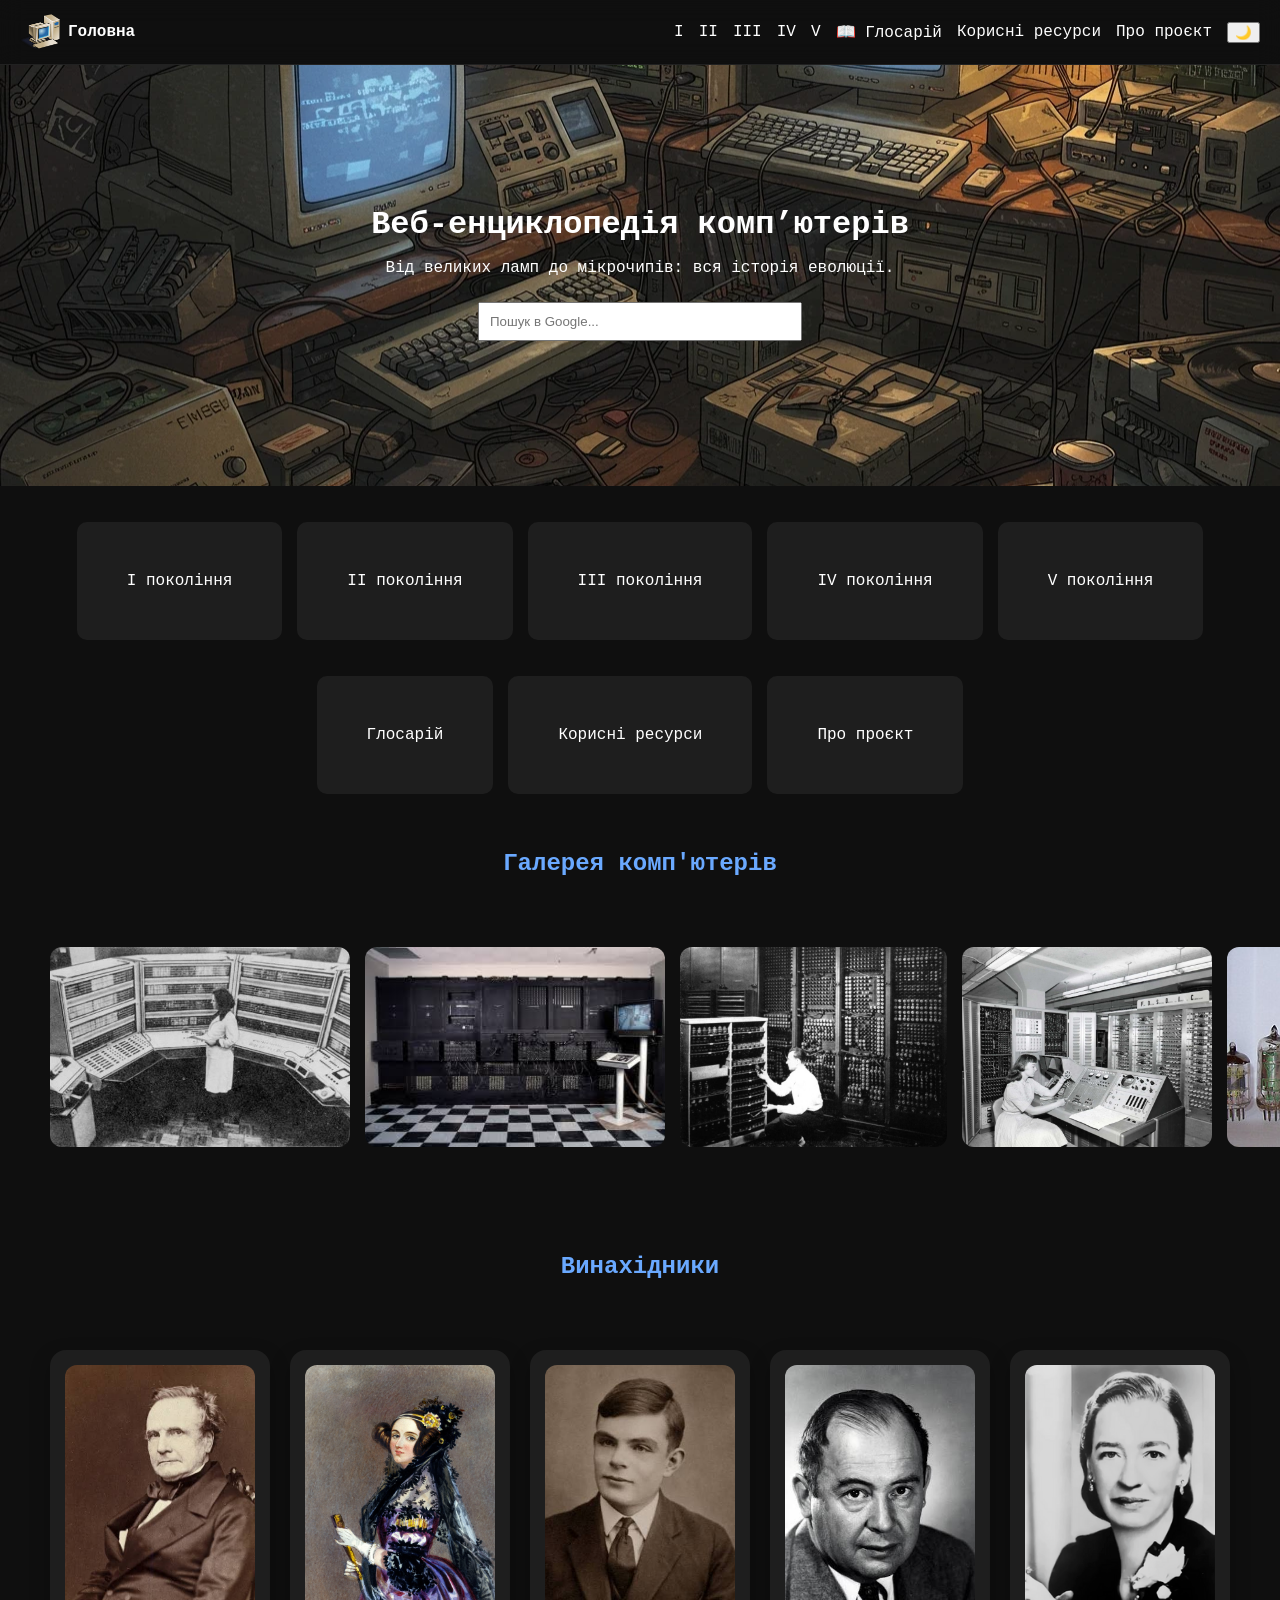
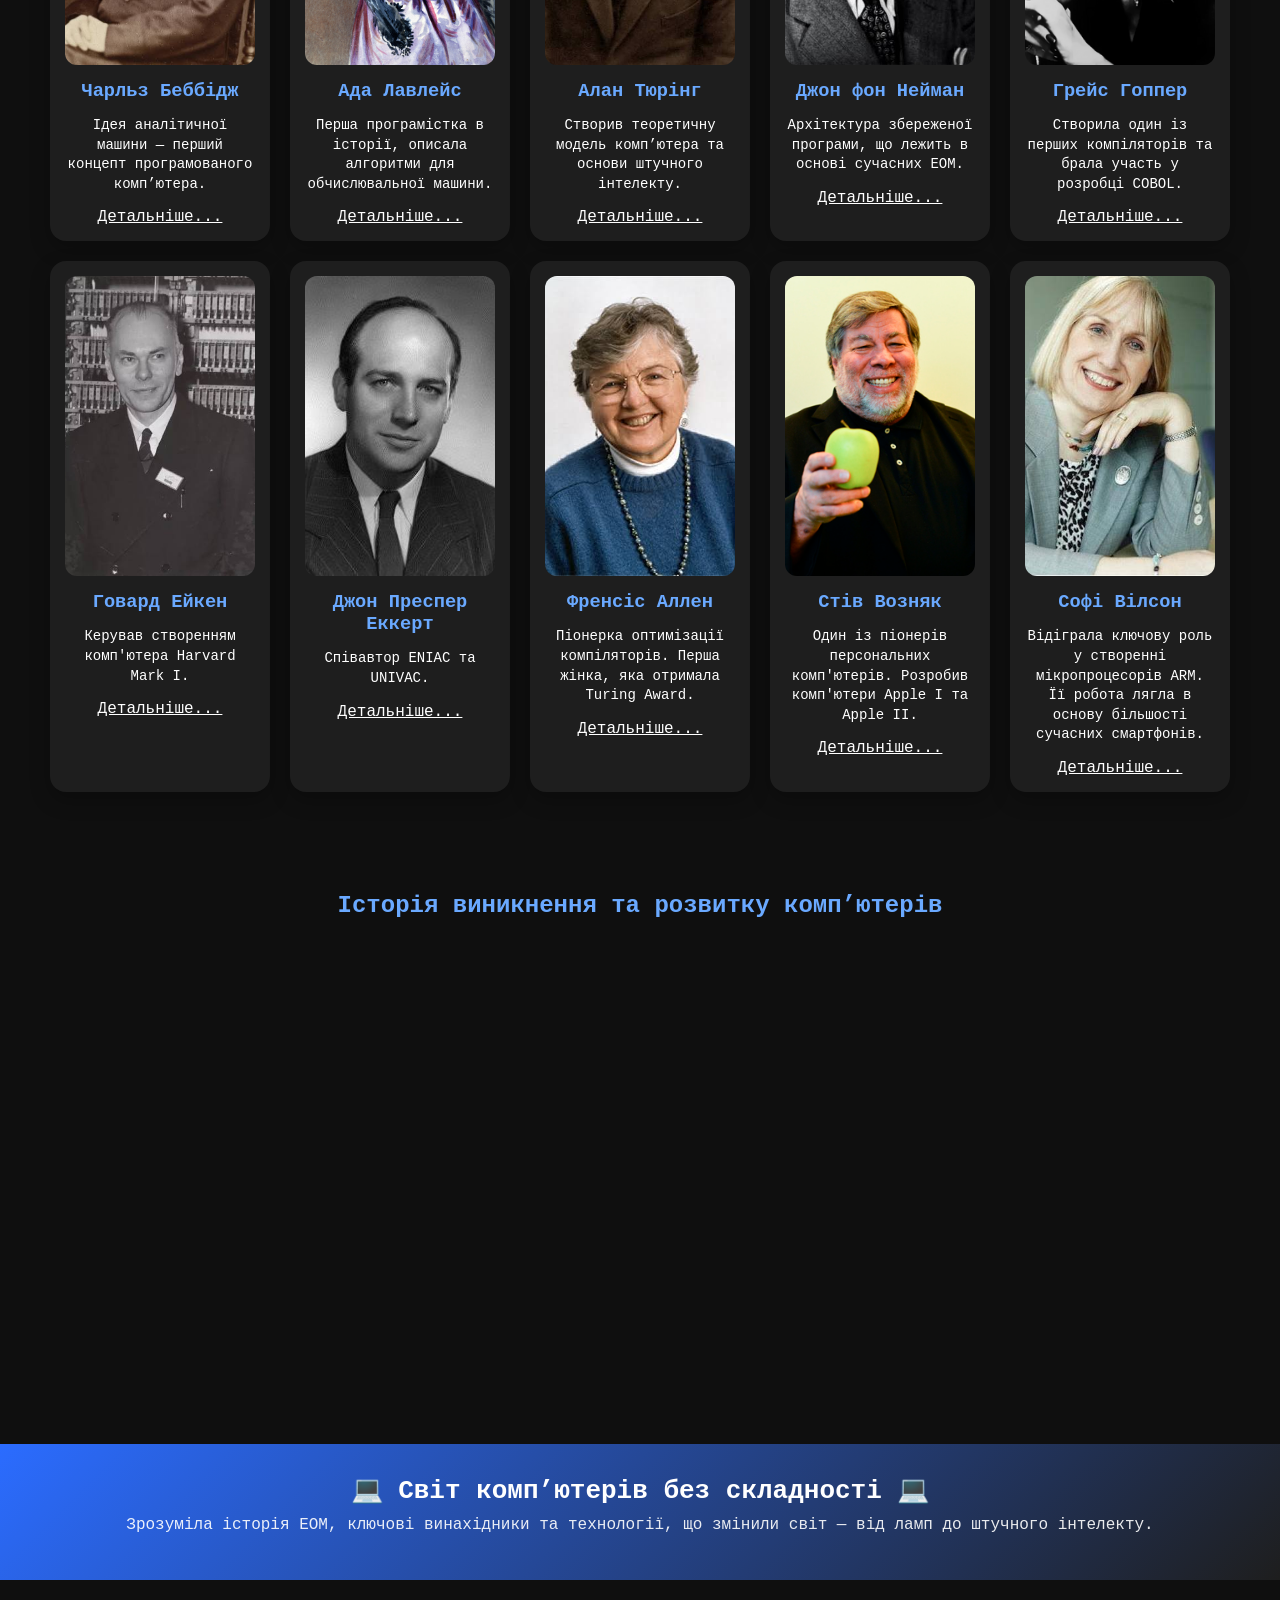
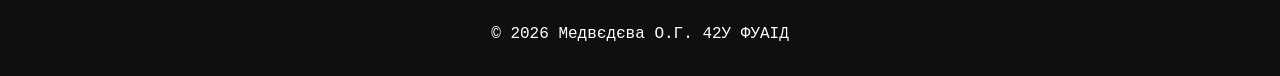
==== index.html @ e065f9e3 "Add files via upload" ====
<!DOCTYPE html>
<html lang="uk">
<head>
<meta charset="UTF-8">
<meta name="viewport" content="width=device-width, initial-scale=1.0">
<title>Веб-енциклопедія комп’ютерів</title>
<link rel="stylesheet" href="style.css">
</head>
<body>
<header class="page-header">
<a href="index.html" class="logo">
<img src="лого.png" alt="Лого" class="logo-img">Головна</a>
<div class="nav-actions">
 <a href="gen1.html">I</a>
 <a href="gen2.html">II</a>
 <a href="gen3.html">III</a>
 <a href="gen4.html">IV</a>
 <a href="gen5.html">V</a>
 <a href="glossary.html">📖 Глосарій</a>
 <a href="links.html">Корисні ресурси</a>
 <a href="about.html">Про проєкт</a>
 <button id="themeToggle">🌙</button>
</div>
</header>
<header class="hero">
<h1>Веб-енциклопедія комп’ютерів</h1>
<p class="slogan">Від великих ламп до мікрочипів: вся історія еволюції.</p>
<div class="search-box">
<form id="googleSearch">
<input type="text" id="search" placeholder="Пошук в Google...">
</form>
</div>
</header>
<br><br>
<section class="nav-cards">
  <a href="gen1.html" class="card">I покоління</a>
  <a href="gen2.html" class="card">II покоління</a>
  <a href="gen3.html" class="card">III покоління</a>
  <a href="gen4.html" class="card">IV покоління</a>
  <a href="gen5.html" class="card">V покоління</a>
</section>
<br><br>
<section class="extra">
  <a href="glossary.html" class="card small">Глосарій</a>
  <a href="links.html" class="card small">Корисні ресурси</a>
  <a href="about.html" class="card small">Про проєкт</a>
</section>
<br><br>
<center><h2>Галерея комп'ютерів</h2></center>
<div class="gallery">
<img src="1.jpg">
<img src="2.jpg">
<img src="3.jpg">
<img src="4.jpg">
<img src="6.jpg">
<img src="5.jpg">
<img src="7.jpg">
<img src="8.jpg">
<img src="9.jpg">
<img src="11.jpg">
<img src="14.jpg">
<img src="15.jpg">
<img src="29.jpg">
</div>
<br><br>
<section class="inventors-block">
<center><h2>Винахідники</h2></center>
<div class="inventors-grid">

<div class="inventor-card">
<img src="222.jpg" alt="Чарльз Беббідж">
<div class="info">
<h3>Чарльз Беббідж</h3>
<p>Ідея аналітичної машини — перший концепт програмованого комп’ютера.</p>
<a href="https://uk.wikipedia.org/wiki/%D0%A7%D0%B0%D1%80%D0%BB%D0%B7_%D0%91%D0%B5%D0%B1%D0%B1%D1%96%D0%B4%D0%B6" target="_blank">Детальніше...</a>
</div></div>

<div class="inventor-card">
<img src="444.jpg" alt="Ада Лавлейс">
<div class="info">
<h3>Ада Лавлейс</h3>
<p>Перша програмістка в історії, описала алгоритми для обчислювальної машини.</p>
<a href="https://uk.wikipedia.org/wiki/Ада_Лавлейс" target="_blank">Детальніше...</a>
</div></div>

<div class="inventor-card">
<img src="555.jpg" alt="Алан Тюрінг">
<div class="info">
<h3>Алан Тюрінг</h3>
<p>Створив теоретичну модель комп’ютера та основи штучного інтелекту.</p>
<a href="https://uk.wikipedia.org/wiki/%D0%90%D0%BB%D0%B0%D0%BD_%D0%A2%D1%8E%D1%80%D1%96%D0%BD%D0%B3" target="_blank">Детальніше...</a>
</div></div>

<div class="inventor-card">
<img src="666.jpg" alt="Джон фон Нейман">
<div class="info">
<h3>Джон фон Нейман</h3>
<p>Архітектура збереженої програми, що лежить в основі сучасних ЕОМ.</p>
<a href="https://uk.wikipedia.org/wiki/%D0%94%D0%B6%D0%BE%D0%BD_%D1%84%D0%BE%D0%BD_%D0%9D%D0%B5%D0%B9%D0%BC%D0%B0%D0%BD" target="_blank">Детальніше...</a>
</div></div>

<div class="inventor-card">
<img src="777.png" alt="Грейс Гопер">
<div class="info">
<h3>Грейс Гоппер</h3>
<p>Створила один із перших компіляторів та брала участь у розробці COBOL.</p>
<a href="https://uk.wikipedia.org/wiki/%D2%90%D1%80%D0%B5%D0%B9%D1%81_%D0%93%D0%BE%D0%BF%D0%BF%D0%B5%D1%80" target="_blank">Детальніше...</a>
</div></div>

<div class="inventor-card">
<img src="888.jpg" alt="Говард айкен">
<div class="info">
<h3>Говард Ейкен</h3>
<p>Керував створенням комп'ютера Harvard Mark I.</p>
<a href="https://uk.wikipedia.org/wiki/%D0%93%D0%BE%D0%B2%D0%B0%D1%80%D0%B4_%D0%95%D0%B9%D0%BA%D0%B5%D0%BD" target="_blank">Детальніше...</a>
</div></div>

<div class="inventor-card">
<img src="999.jpg" alt="Джон Еккерт">
<div class="info">
<h3>Джон Преспер Еккерт</h3>
<p>Співавтор ENIAC та UNIVAC.</p>
<a href="https://uk.wikipedia.org/wiki/%D0%94%D0%B6%D0%BE%D0%BD_%D0%9F%D1%80%D0%B5%D1%81%D0%BF%D0%B5%D1%80_%D0%95%D0%BA%D0%B5%D1%80%D1%82" target="_blank">Детальніше...</a>
</div></div>

<div class="inventor-card">
<img src="9999.jpg" alt="Френсіс ален">
<div class="info">
<h3>Френсіс Аллен</h3>
<p>Піонерка оптимізації компіляторів. Перша жінка, яка отримала Turing Award.</p>
<a href="https://uk.wikipedia.org/wiki/%D0%A4%D1%80%D0%B5%D0%BD%D1%81%D1%96%D1%81_%D0%90%D0%BB%D0%BB%D0%B5%D0%BD" target="_blank">Детальніше...</a>
</div></div>

<div class="inventor-card">
<img src="9991.jpg" alt="стів возняк">
<div class="info">
<h3>Стів Возняк</h3>
<p>Один із піонерів персональних комп'ютерів. Розробив комп'ютери Apple I та Apple II.</p>
<a href="https://uk.wikipedia.org/wiki/%D0%A1%D1%82%D1%96%D0%B2_%D0%92%D0%BE%D0%B7%D0%BD%D1%8F%D0%BA" target="_blank">Детальніше...</a>
</div></div>

<div class="inventor-card">
<img src="9992.jpg" alt="софі вілсон">
<div class="info">
<h3>Софі Вілсон</h3>
<p>Відіграла ключову роль у створенні мікропроцесорів ARM. Її робота лягла в основу більшості сучасних смартфонів.</p>
<a href="https://uk.wikipedia.org/wiki/%D0%A1%D0%BE%D1%84%D1%96_%D0%92%D1%96%D0%BB%D1%81%D0%BE%D0%BD" target="_blank">Детальніше...</a>
</div></div>

</div>
</section>

<section class="video">
<center><h2>Історія виникнення та розвитку комп’ютерів</h2></center>
<div class="video-wrapper">
<iframe src="https://www.youtube.com/embed/OzVrf04VQPo" title="YouTube video player" frameborder="0" allow="accelerometer; autoplay; clipboard-write; encrypted-media; gyroscope; picture-in-picture; web-share" allowfullscreen>
</iframe>
</div>
</section>
<div class="banner">
  <h1>💻 Світ комп’ютерів без складності 💻</h1>
  <p>
    Зрозуміла історія ЕОМ, ключові винахідники та технології,
    що змінили світ — від ламп до штучного інтелекту.
  </p>
</div>
<button id="toTop">▲</button>
<script src="main.js"></script>
<footer>© 2026 Медвєдєва О.Г. 42У ФУАІД</footer>
<br>
</body>
</html>
---- style.css ----
/* CSS ЗМІННІ ТА ТЕМИ*/
:root {
    --bg: #0f0f0f;
    --card: #1e1e1e;
    --text: #ffffff;
    --accent: #6aa9ff;
}
body.light-theme {
    --bg: #f5f5f5;
    --card: #ffffff;
    --text: #111111;
    --accent: #2b6cff;
}


/*БАЗОВІ СТИЛІ*/
body {
    margin: 0;
    font-family: "Courier New", monospace;
    background: var(--bg);
    color: var(--text);
    transition: 0.3s ease;
}
h1 {
    text-align: center;
    margin-bottom: 15px;
}
h2{
    color: var(--accent);
}
footer {
    background: var(--bg);
    color: var(--text);
    text-align: center;
    padding: 15px;
}
  
  
/*ОСНОВНІ КОНТЕЙНЕРИ*/
.page-wrapper {
    max-width: 800px;
    margin: 60px auto;
    padding: 40px;
    background: var(--card);
    border-radius: 16px;
    box-shadow: 0 10px 30px rgba(0, 0, 0, 0.3);
}
.section {
    margin-bottom: 40px;
}
.section h2 {
    border-left: 4px solid var(--accent);
    padding-left: 12px;
}


/*ШАПКА САЙТУ*/
.page-header {
    position: sticky;
    top: 0;
    z-index: 1000;
    display: flex;
    justify-content: space-between;
    align-items: center;
    padding: 12px 20px;
    background: rgba(15, 15, 15, 0.6);
    backdrop-filter: blur(12px);
    -webkit-backdrop-filter: blur(12px);
    border-bottom: 1px solid rgba(255, 255, 255, 0.08);
}
body.light-theme .page-header {
    background: rgba(255, 255, 255, 0.7);
    border-bottom: 1px solid rgba(0, 0, 0, 0.1);
}
.logo {
    display: flex;
    align-items: center;
    gap: 8px;
    text-decoration: none;
    color: var(--text);
    font-weight: bold;
}
.logo-img {
    width: 40px;
    height: 40px;
    object-fit: contain;
}
.nav-actions {
    display: flex;
    align-items: center;
    gap: 15px;
}
.nav-actions a {
    text-decoration: none;
    color: var(--text);
}


/*ГОЛОВНА СТОРІНКА (HERO)*/
.hero {
    text-align: center;
    padding: 120px 30px;
    background-image: url("2.png");
    background-size: cover;
    background-position: center;
}
.search-box {
    margin: 25px 0;
}
.search-box input {
    width: 300px;
    padding: 10px;
}


/* КАРТКИ НАВІГАЦІЇ */
.nav-cards, .extra {
    display: flex;
    justify-content: center;
    flex-wrap: wrap;
    gap: 15px;
}
.card {
    background: var(--card);
    color: var(--text);
    padding: 50px;
    text-decoration: none;
    border-radius: 10px;
    transition: transform 0.3s;
}
.card:hover {
    transform: scale(1.05);
}


/*БІЧНЕ МЕНЮ*/
.side-nav {
    position: fixed;
    left: 0;
    top: 45%;
    display: flex;
    flex-direction: column;
    gap: 10px;
	padding: 10px;
}


/*КНОПКА ВГОРУ*/
#toTop {
    position: fixed;
    right: 20px;
    bottom: 20px;
    width: 30px;
    height: 30px;
}


/*ГАЛЕРЕЯ */
.gallery {
    display: flex;
    gap: 15px;
    overflow-x: auto;
    padding: 50px;
    scroll-snap-type: x mandatory;
}
.gallery img {
    width: 300px;
    height: 200px;
    object-fit: cover;
    border-radius: 12px;
    scroll-snap-align: center;
    transition: transform 0.3s ease;
}
.gallery img:hover {
    transform: scale(1.05);
}
/* Смуга прокручування */
.gallery::-webkit-scrollbar {
    height: 8px;
}
.gallery::-webkit-scrollbar-thumb {
    background: #555;
    border-radius: 10px;
}


/*СТОРІНКА ГЛОСАРІЯ*/

/* Вступний текст */
.intro {
    text-align: center;
    margin-bottom: 40px;
    font-size: 18px;
}
/* Поле пошуку */
.search-box {
    margin: 25px 0;
}
/* Алфавітний фільтр */
.alphabet-nav {
    display: flex;
    flex-wrap: wrap;
    gap: 10px;
    margin-bottom: 30px;
}
.alphabet-nav a {
    text-decoration: none;
    background: var(--card);
    color: var(--text);
    padding: 10px 14px;
    border-radius: 8px;
    transition: transform 0.3s;
}
.alphabet-nav a:hover {
    transform: translateY(-3px);
}
/* Заголовок літери */
.letter-title {
    margin: 30px 0;
    padding-bottom: 10px;
    border-bottom: 2px solid var(--accent);
}
/* Сітка термінів */
.glossary-grid {
    display: grid;
    grid-template-columns: repeat(auto-fit, minmax(320px, 1fr));
    gap: 25px;
}
/* Картка терміна */
.term-card {
    background: var(--card);
    padding: 25px;
    border-radius: 15px;
    box-shadow: 0 3px 10px rgba(0, 0, 0, 0.1);
    transition: transform 0.3s;
}
.term-card:hover {
    transform: translateY(-5px);
}
/* Назва терміна */
.term-card h2 {
    margin-bottom: 15px;
    color: var(--accent);
    font-size: 22px;
}
/* Опис терміна */
.term-card p {
    line-height: 1.7;
}


/*КАРТКИ ВИНАХІДНИКІВ*/
.inventors-grid {
    display: grid;
    grid-template-columns: repeat(auto-fit, minmax(220px, 1fr));
    gap: 20px;
	padding: 50px;
}
.inventor-card {
    background: var(--card);
    padding: 15px;
    border-radius: 16px;
    overflow: hidden;
    text-align: center;
    box-shadow: 0 8px 20px rgba(0, 0, 0, 0.25);
    transition: transform 0.3s;
}
.inventor-card:hover {
    transform: translateY(-5px);
}
.inventor-card img {
    width: 100%;
    height: 300px;
    object-fit: cover;
    border-radius: 12px;
}
.inventor-card h3 {
    margin: 10px 0 5px;
    color: var(--accent);
}
.inventor-card p {
    font-size: 14px;
    line-height: 1.4;
}


/*ВІДЕО */
.video {
    margin: 50px 0;
    text-align: center;
}
.video-wrapper {
    position: relative;
    width: 100%;
    max-width: 800px;
    margin: 0 auto;
    aspect-ratio: 16 / 9;
}
.video-wrapper iframe {
    width: 100%;
    height: 100%;
    border: none;
    border-radius: 12px;
}


/*СТОРІНКА ПРО ПРОЄКТ*/
.about-grid {
    display: grid;
    grid-template-columns: repeat(auto-fit, minmax(350px, 1fr));
    gap: 25px;
    margin-top: 30px;
	padding: 30px;
}
.about-card {
    background: var(--card);
    padding: 30px;
    border-radius: 16px;
    box-shadow: 0 8px 20px rgba(0, 0, 0, 0.2);
}
.about-card h2 {
    margin-top: 0;
    color: var(--accent);
}

.about-card p {
    line-height: 1.6;
}

/*БАНЕР*/
.banner{
  margin: 30px auto;
  padding: 30px;
  max-width: 100%;
  text-align: center;
  color: white;
  background: linear-gradient(-45deg, #2b6cff, #6aa9ff, #1e1e1e, #2b6cff);
  background-size: 300% 300%;
  animation: gradientMove 6s ease infinite;
}
.banner h1{
  margin: 0;
  font-size: 26px;
}
.banner p{
  margin-top: 10px;
  opacity: 0.9;
}
/* анімація руху градієнта */
@keyframes gradientMove{
  0%{
    background-position: 0% 50%;
  }
  50%{
    background-position: 100% 50%;
  }
  100%{
    background-position: 0% 50%;
  }
}

/*ВИНАХІДНИКИ ЕПОХИ*/
.inventor-row{
  display: flex;
  gap: 20px;
  align-items: center;
  margin-bottom: 20px;
  background: var(--card);
  padding: 15px;
  border-radius: 12px;
}
.inventor-row img{
  width: 180px;
  height: 180px;
  object-fit: cover;
  border-radius: 10px;
  flex-shrink: 0;
}
.inventor-row b{
  font-size: 18px;
  color: var(--accent);
}
.inventor-row p{
  margin: 5px 0 0;
  line-height: 1.5;
}


/*КОЛІР ПОСИЛАНЬ*/
a {
  color: white;
}
a:visited {
  color: white;
}


/*АДАПТИВНІСТЬ*/

@media (max-width: 768px) {

  .page-header {
    flex-wrap: wrap;
    gap: 10px;
    padding: 10px;
  }

  .nav-actions {
    flex-wrap: wrap;
    justify-content: center;
  }

  .nav-links {
    display: none;
  }

  .card {
    padding: 25px;
  }

  .hero {
    padding: 70px 15px;
  }

  .search-box input {
    width: 100%;
  }

  .gallery {
    padding: 20px;
  }

  .gallery img {
    width: 220px;
    height: 150px;
  }

  .page-wrapper {
    margin: 20px;
    padding: 20px;
  }

  .side-nav {
    display: none;
  }
}


/* телефони */
@media (max-width: 600px) {

  .hero {
    padding: 60px 10px;
  }

  .gallery img {
    width: 180px;
    height: 130px;
  }

  .search-box input {
    max-width: 100%;
  }
}


/* винахідники */
@media (max-width: 600px) {
  .inventor-row {
    flex-direction: column;
    text-align: center;
  }

  .inventor-row img {
    width: 100%;
    height: auto;
  }
}

.text-img {
  width: 100%;
  max-width: 600px;
  height: auto;
  display: block;
  margin: 15px auto;
  border-radius: 12px;
}
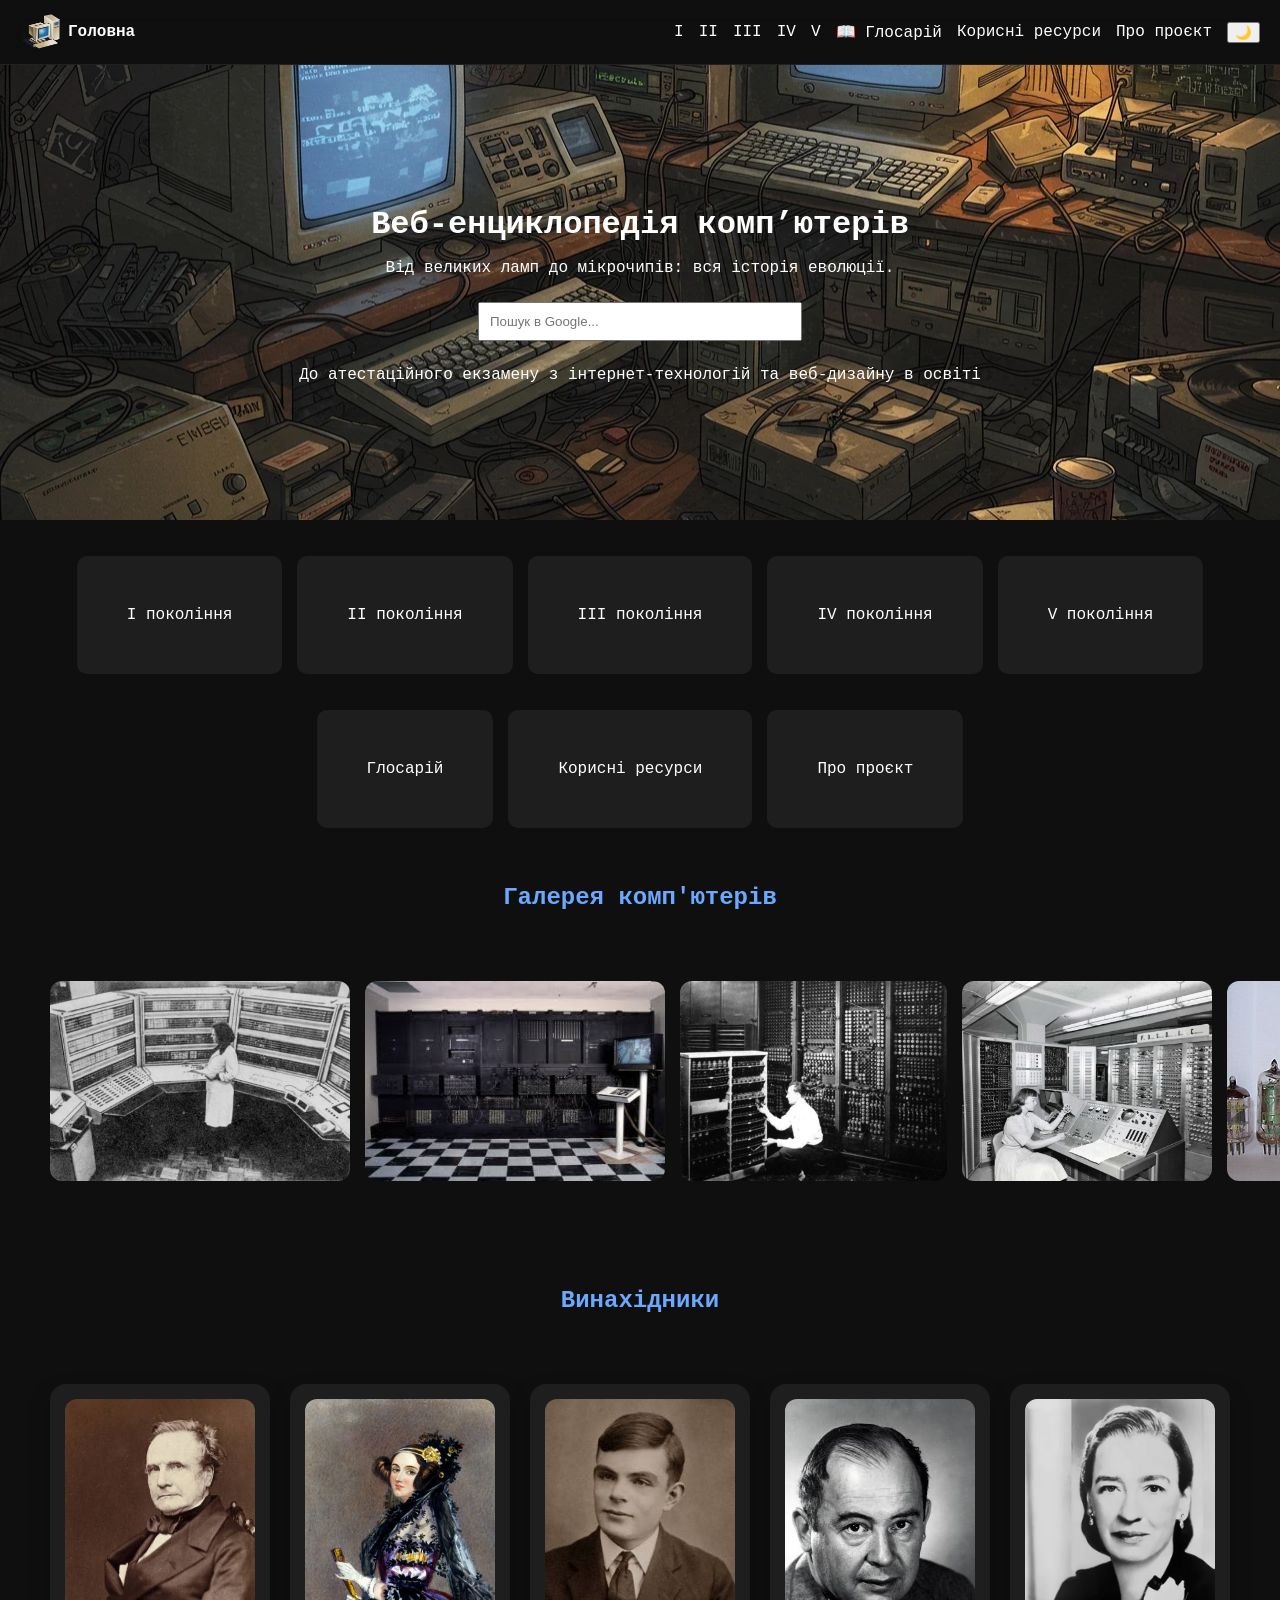
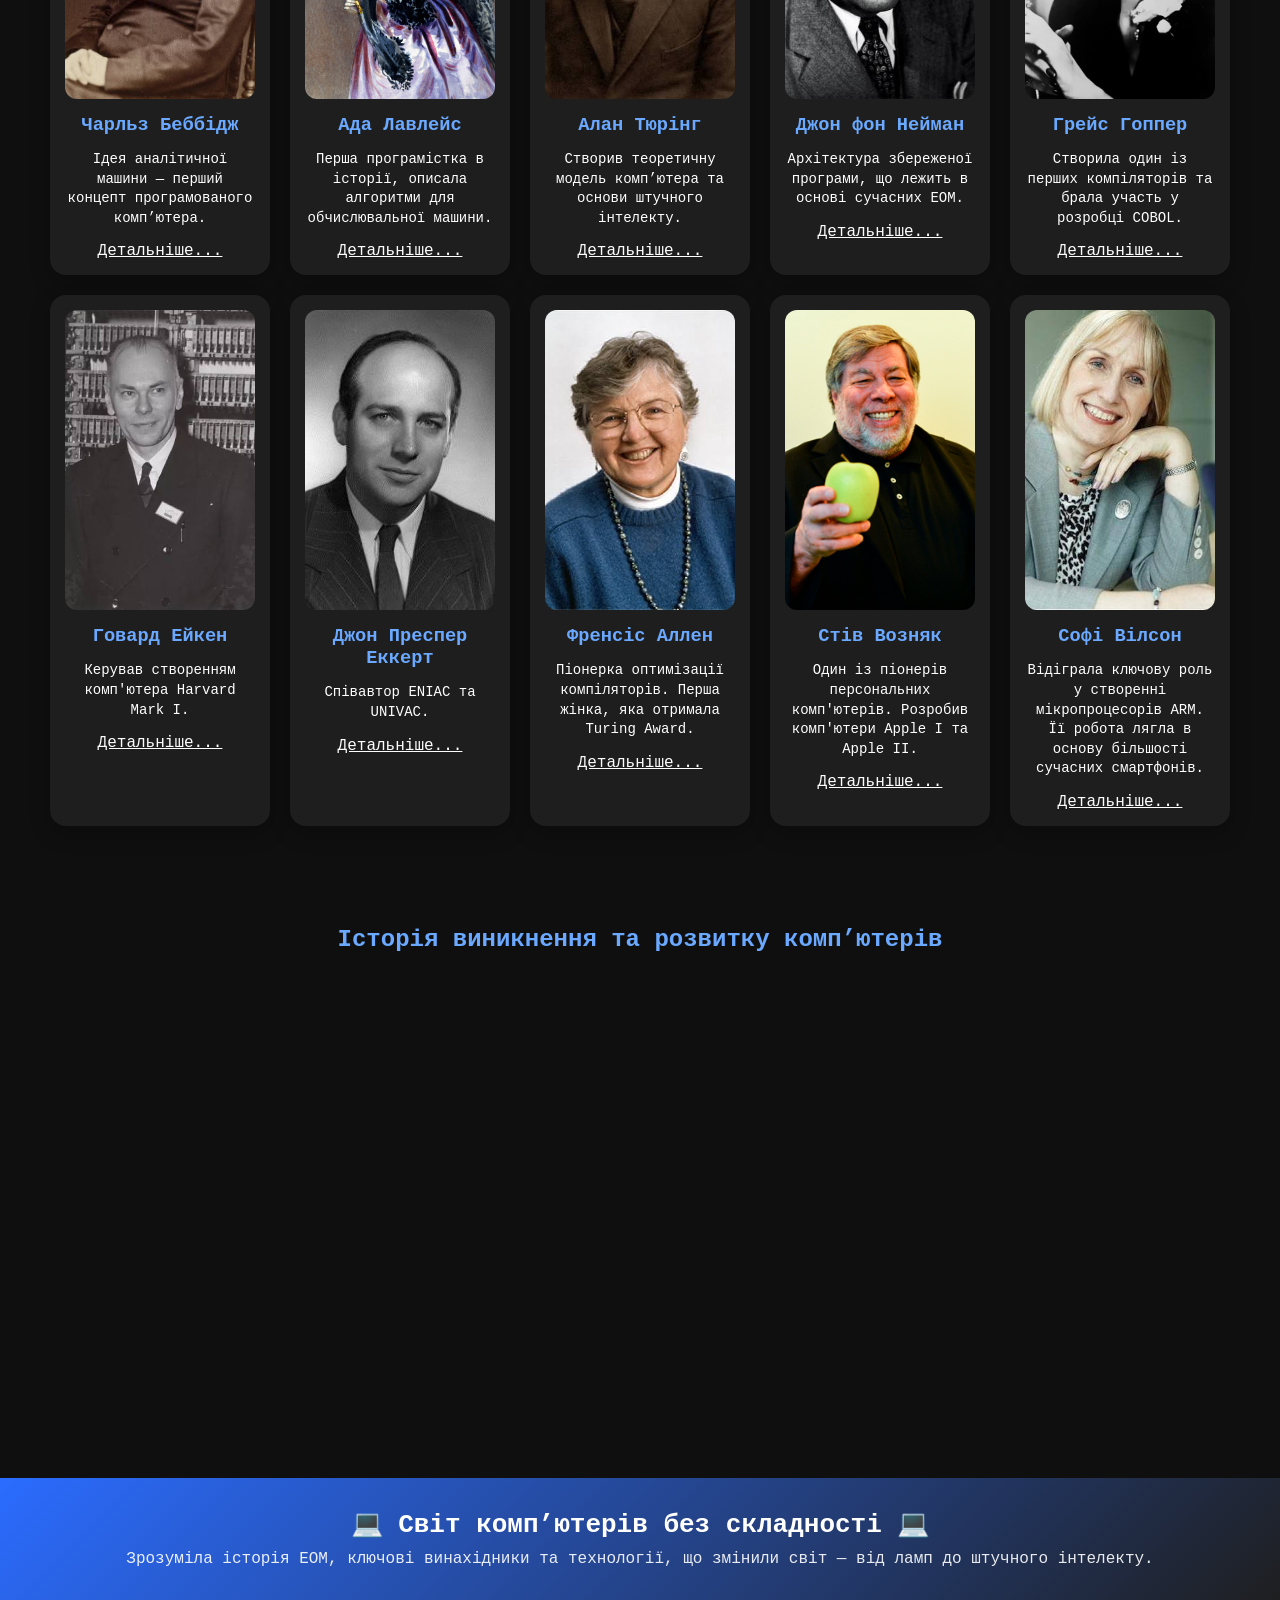
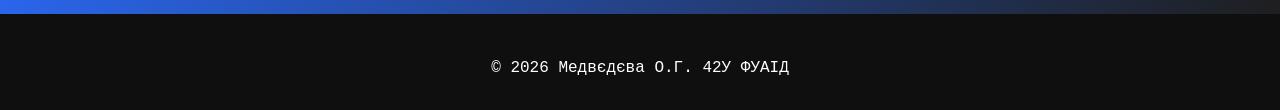
==== commit 501380cd: "Update2 index.html" ====
--- a/index.html
+++ b/index.html
@@ -30,6 +30,7 @@
 <input type="text" id="search" placeholder="Пошук в Google...">
 </form>
 </div>
+ <p class="slogan">До атестаційного екзамену з інтернет-технологій та веб-дизайну в освіті</p>
 </header>
 <br><br>
 <section class="nav-cards">
@@ -153,7 +154,7 @@
 <section class="video">
 <center><h2>Історія виникнення та розвитку комп’ютерів</h2></center>
 <div class="video-wrapper">
-<iframe src="https://www.youtube.com/embed/OzVrf04VQPo" title="YouTube video player" frameborder="0" allow="accelerometer; autoplay; clipboard-write; encrypted-media; gyroscope; picture-in-picture; web-share" allowfullscreen>
+<iframe width="560" height="315" src="https://www.youtube.com/embed/nx83Qa7lwtc?si=ybKz7V8EIxUUQUq3" title="YouTube video player" frameborder="0" allow="accelerometer; autoplay; clipboard-write; encrypted-media; gyroscope; picture-in-picture; web-share" referrerpolicy="strict-origin-when-cross-origin" allowfullscreen>
 </iframe>
 </div>
 </section>
@@ -169,4 +170,4 @@
 <footer>© 2026 Медвєдєва О.Г. 42У ФУАІД</footer>
 <br>
 </body>
-</html>+</html>
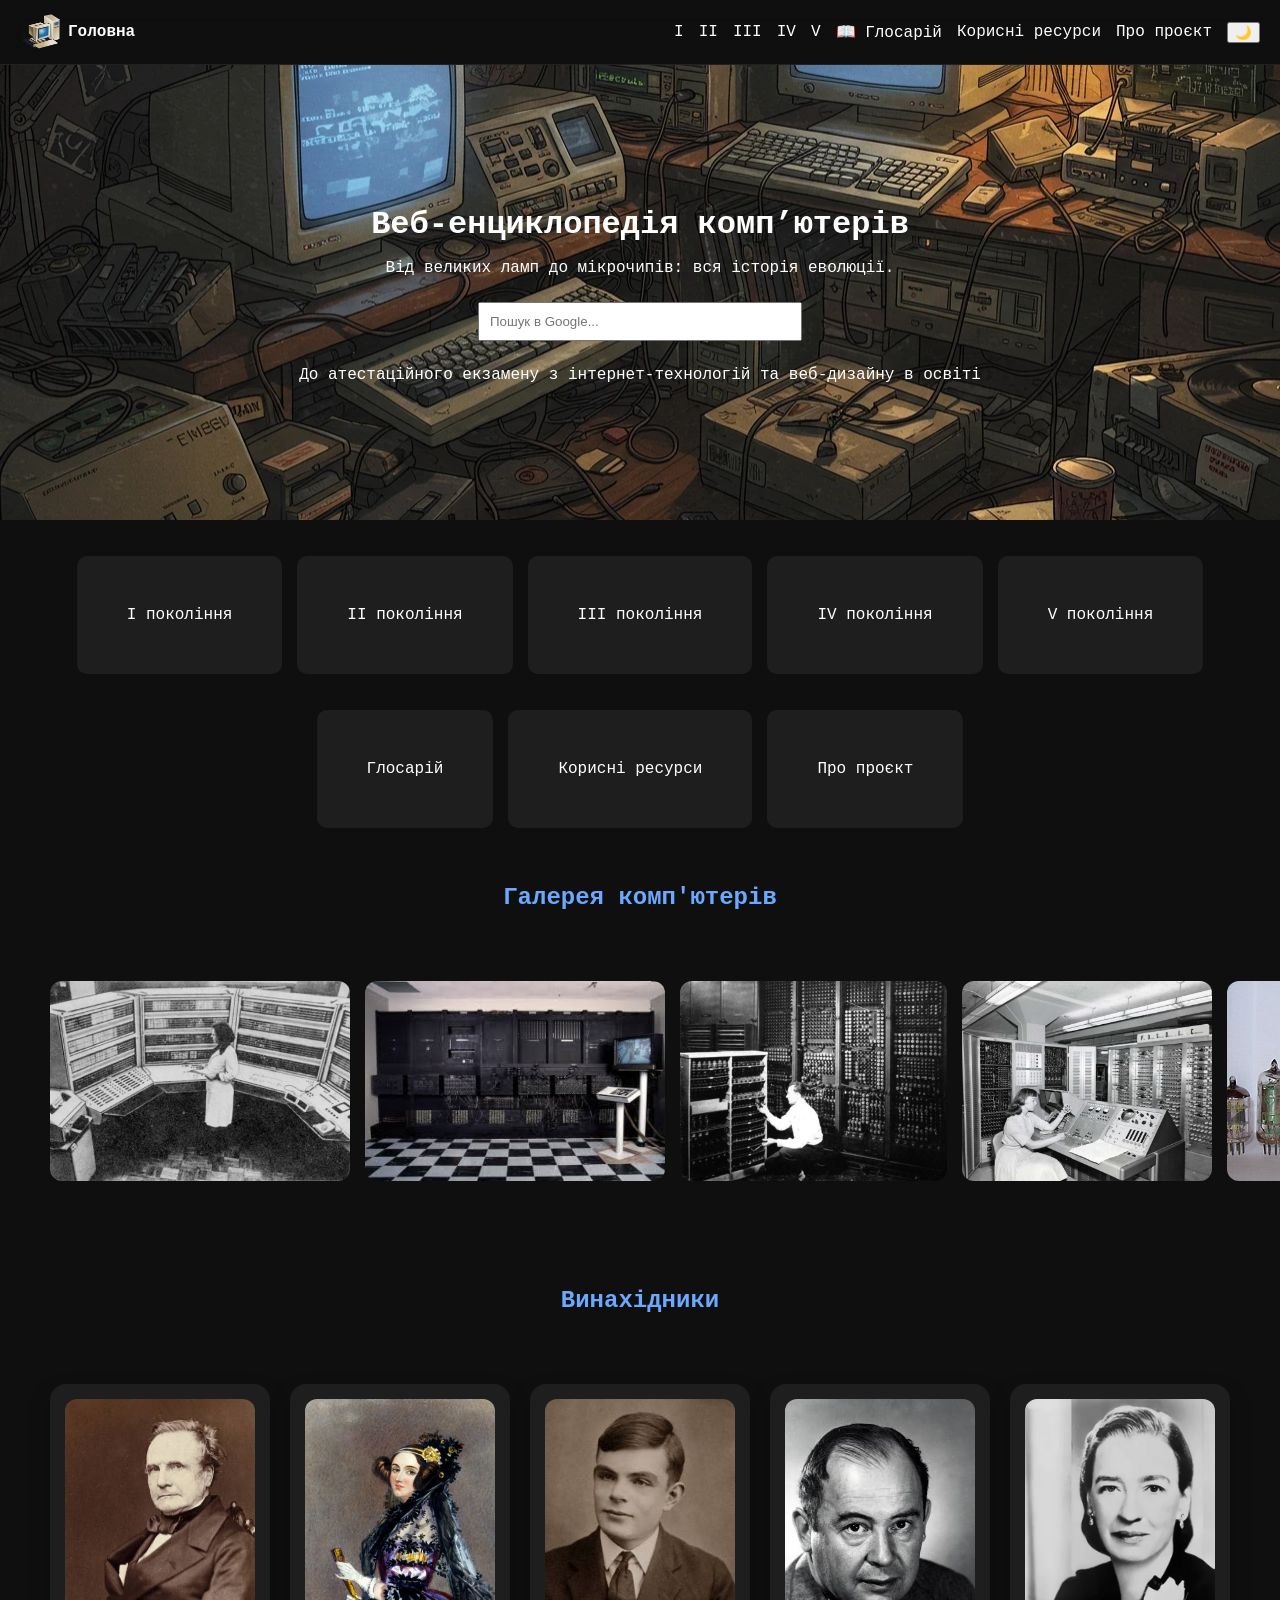
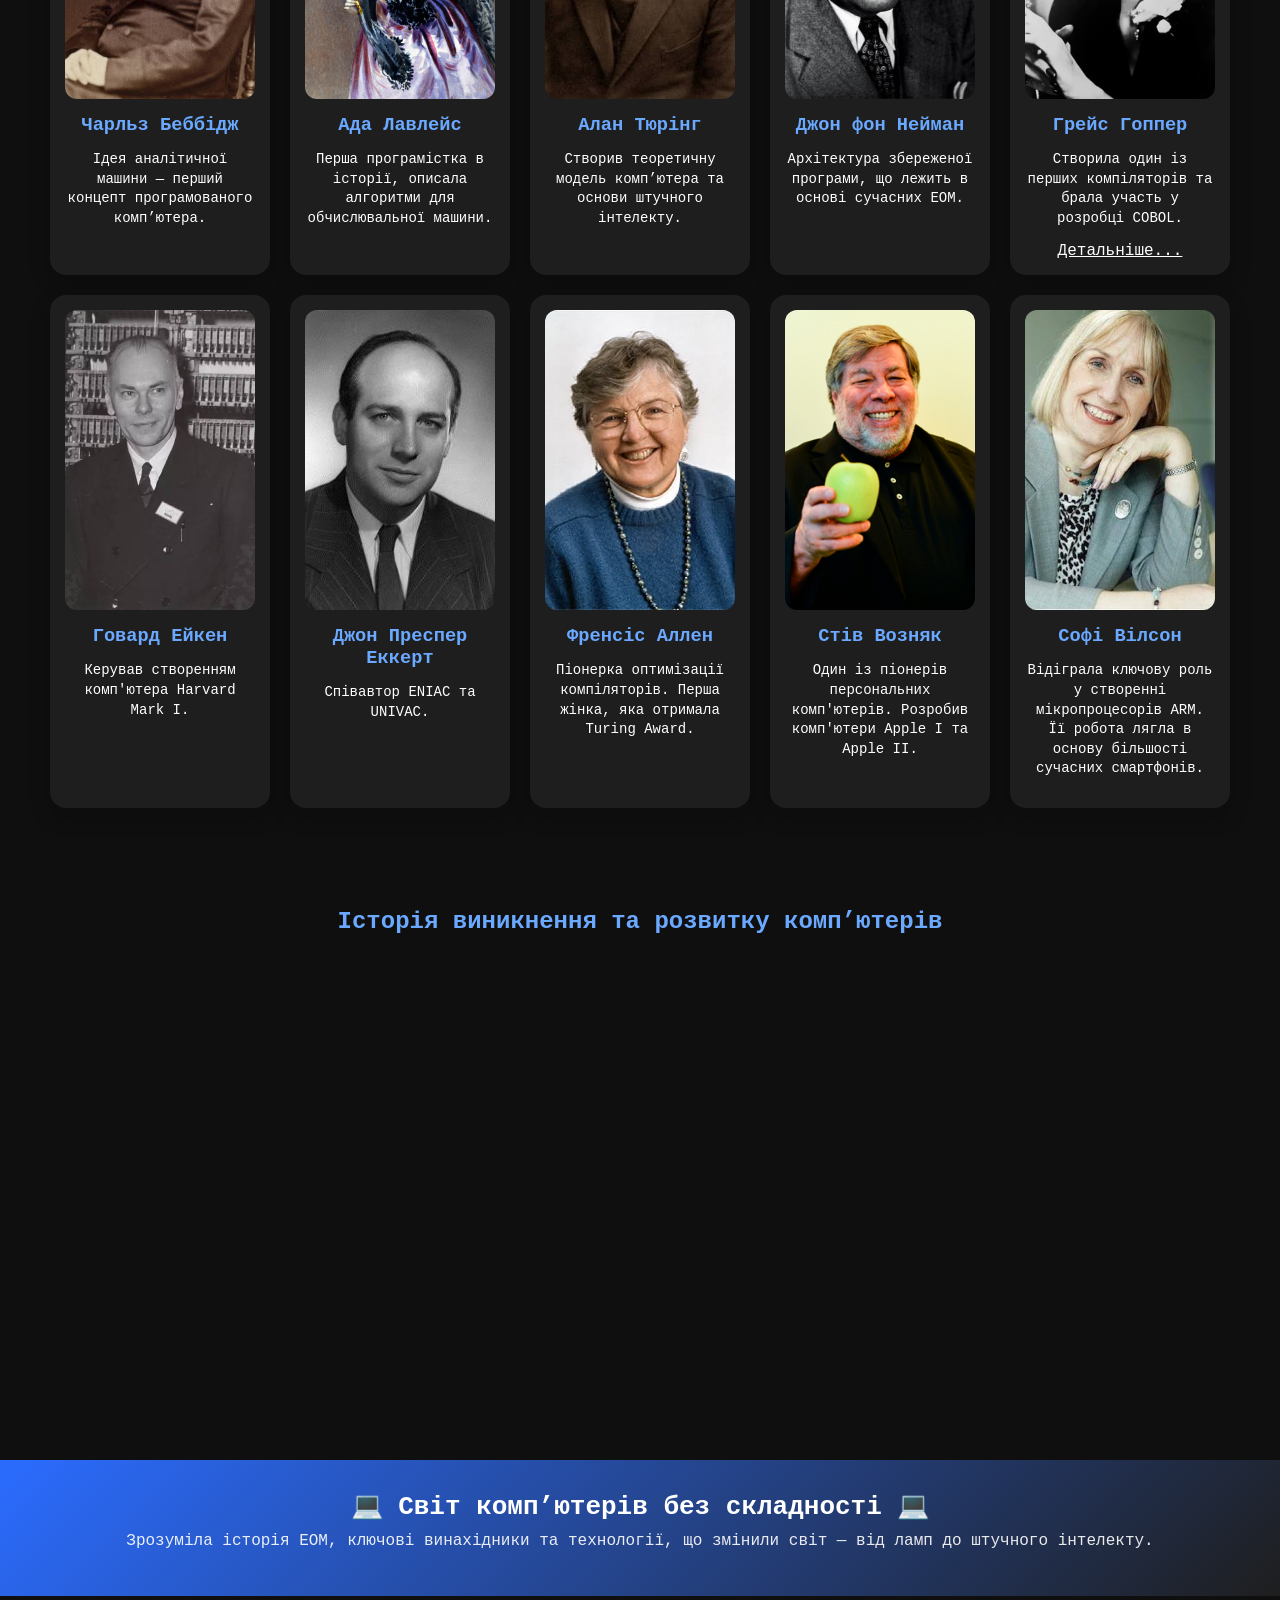
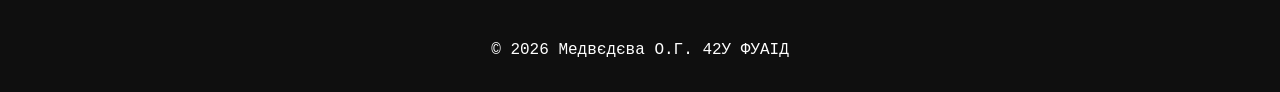
==== commit bd1dbc34: "Update3 index.html" ====
--- a/index.html
+++ b/index.html
@@ -73,7 +73,6 @@
 <div class="info">
 <h3>Чарльз Беббідж</h3>
 <p>Ідея аналітичної машини — перший концепт програмованого комп’ютера.</p>
-<a href="https://uk.wikipedia.org/wiki/%D0%A7%D0%B0%D1%80%D0%BB%D0%B7_%D0%91%D0%B5%D0%B1%D0%B1%D1%96%D0%B4%D0%B6" target="_blank">Детальніше...</a>
 </div></div>
 
 <div class="inventor-card">
@@ -81,7 +80,6 @@
 <div class="info">
 <h3>Ада Лавлейс</h3>
 <p>Перша програмістка в історії, описала алгоритми для обчислювальної машини.</p>
-<a href="https://uk.wikipedia.org/wiki/Ада_Лавлейс" target="_blank">Детальніше...</a>
 </div></div>
 
 <div class="inventor-card">
@@ -89,7 +87,6 @@
 <div class="info">
 <h3>Алан Тюрінг</h3>
 <p>Створив теоретичну модель комп’ютера та основи штучного інтелекту.</p>
-<a href="https://uk.wikipedia.org/wiki/%D0%90%D0%BB%D0%B0%D0%BD_%D0%A2%D1%8E%D1%80%D1%96%D0%BD%D0%B3" target="_blank">Детальніше...</a>
 </div></div>
 
 <div class="inventor-card">
@@ -97,7 +94,6 @@
 <div class="info">
 <h3>Джон фон Нейман</h3>
 <p>Архітектура збереженої програми, що лежить в основі сучасних ЕОМ.</p>
-<a href="https://uk.wikipedia.org/wiki/%D0%94%D0%B6%D0%BE%D0%BD_%D1%84%D0%BE%D0%BD_%D0%9D%D0%B5%D0%B9%D0%BC%D0%B0%D0%BD" target="_blank">Детальніше...</a>
 </div></div>
 
 <div class="inventor-card">
@@ -113,7 +109,6 @@
 <div class="info">
 <h3>Говард Ейкен</h3>
 <p>Керував створенням комп'ютера Harvard Mark I.</p>
-<a href="https://uk.wikipedia.org/wiki/%D0%93%D0%BE%D0%B2%D0%B0%D1%80%D0%B4_%D0%95%D0%B9%D0%BA%D0%B5%D0%BD" target="_blank">Детальніше...</a>
 </div></div>
 
 <div class="inventor-card">
@@ -121,7 +116,6 @@
 <div class="info">
 <h3>Джон Преспер Еккерт</h3>
 <p>Співавтор ENIAC та UNIVAC.</p>
-<a href="https://uk.wikipedia.org/wiki/%D0%94%D0%B6%D0%BE%D0%BD_%D0%9F%D1%80%D0%B5%D1%81%D0%BF%D0%B5%D1%80_%D0%95%D0%BA%D0%B5%D1%80%D1%82" target="_blank">Детальніше...</a>
 </div></div>
 
 <div class="inventor-card">
@@ -129,7 +123,6 @@
 <div class="info">
 <h3>Френсіс Аллен</h3>
 <p>Піонерка оптимізації компіляторів. Перша жінка, яка отримала Turing Award.</p>
-<a href="https://uk.wikipedia.org/wiki/%D0%A4%D1%80%D0%B5%D0%BD%D1%81%D1%96%D1%81_%D0%90%D0%BB%D0%BB%D0%B5%D0%BD" target="_blank">Детальніше...</a>
 </div></div>
 
 <div class="inventor-card">
@@ -137,7 +130,6 @@
 <div class="info">
 <h3>Стів Возняк</h3>
 <p>Один із піонерів персональних комп'ютерів. Розробив комп'ютери Apple I та Apple II.</p>
-<a href="https://uk.wikipedia.org/wiki/%D0%A1%D1%82%D1%96%D0%B2_%D0%92%D0%BE%D0%B7%D0%BD%D1%8F%D0%BA" target="_blank">Детальніше...</a>
 </div></div>
 
 <div class="inventor-card">
@@ -145,7 +137,6 @@
 <div class="info">
 <h3>Софі Вілсон</h3>
 <p>Відіграла ключову роль у створенні мікропроцесорів ARM. Її робота лягла в основу більшості сучасних смартфонів.</p>
-<a href="https://uk.wikipedia.org/wiki/%D0%A1%D0%BE%D1%84%D1%96_%D0%92%D1%96%D0%BB%D1%81%D0%BE%D0%BD" target="_blank">Детальніше...</a>
 </div></div>
 
 </div>
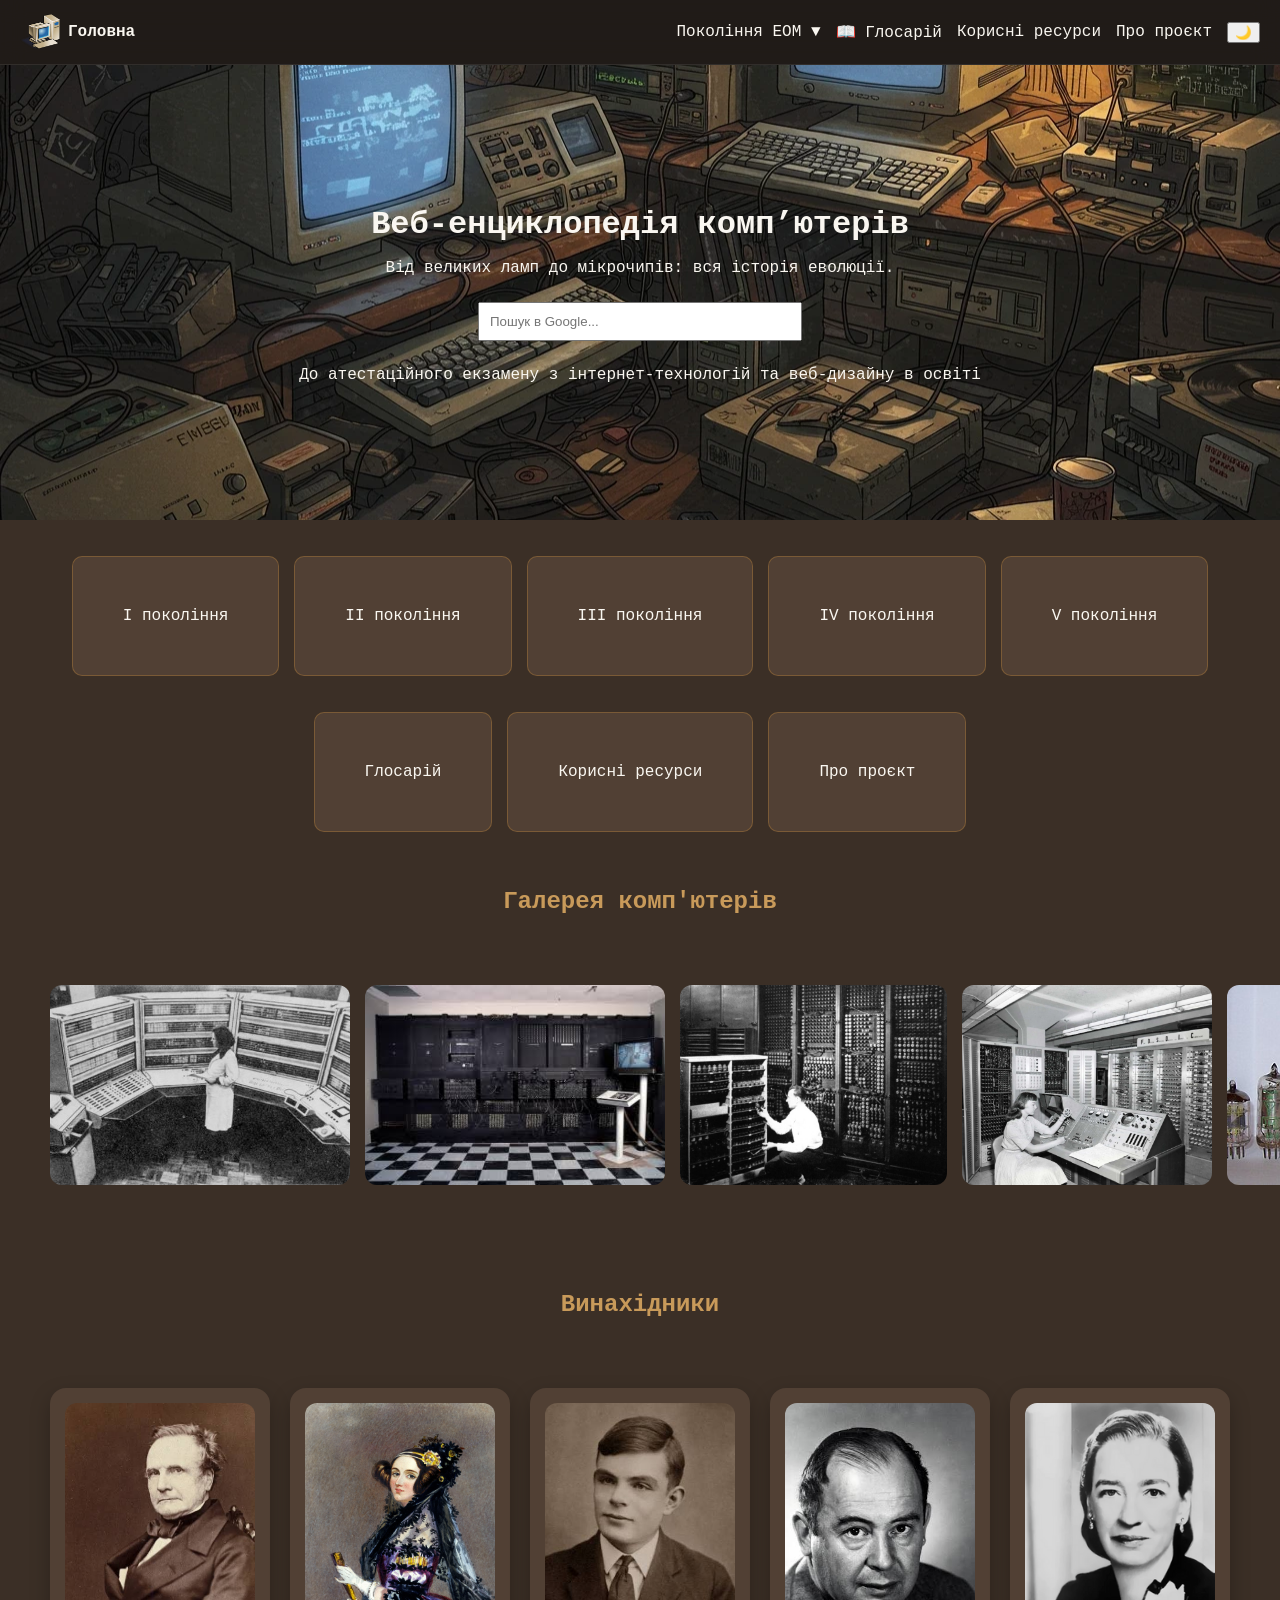
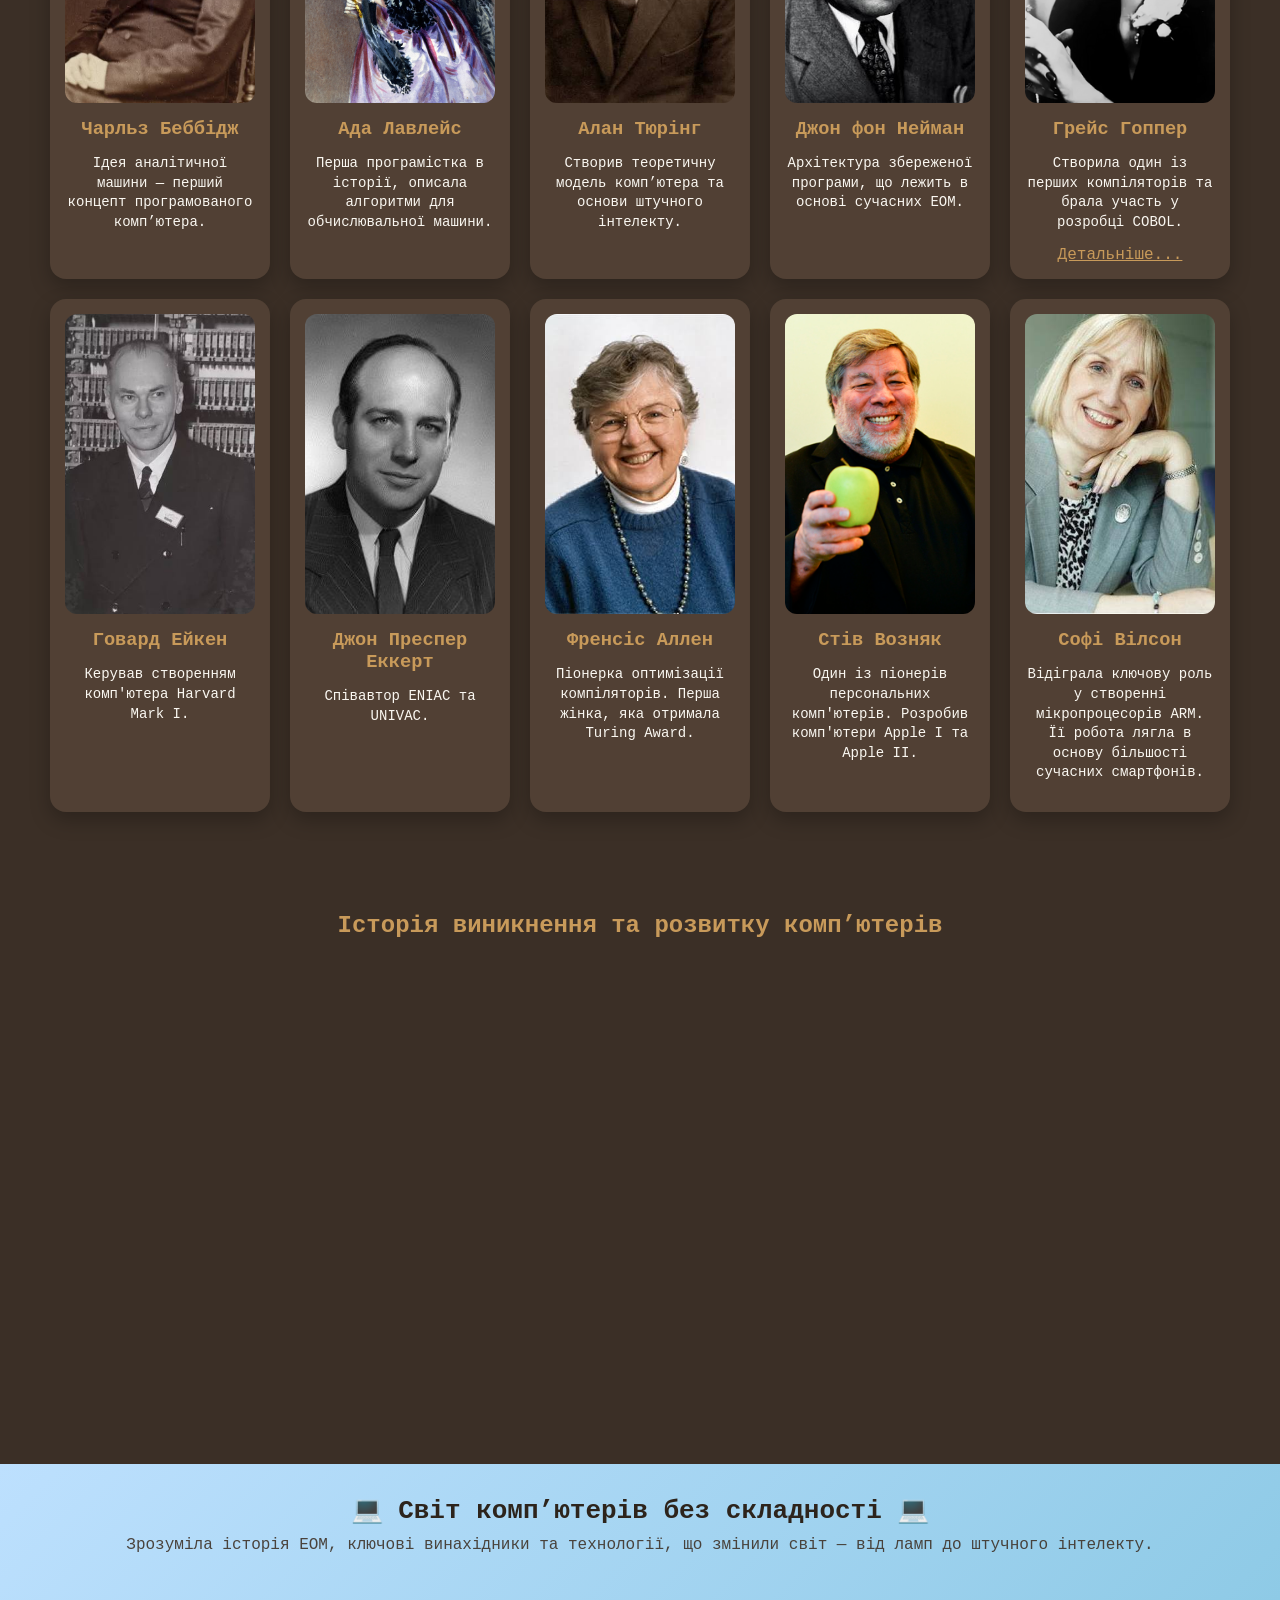
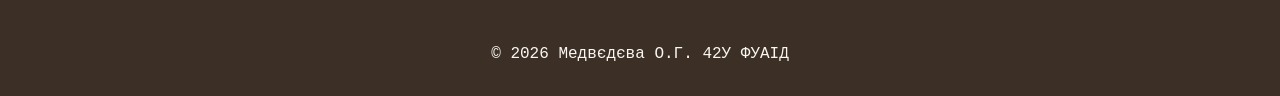
==== commit b7bb43ce: "Update5 index.html" ====
--- a/index.html
+++ b/index.html
@@ -11,11 +11,16 @@
 <a href="index.html" class="logo">
 <img src="лого.png" alt="Лого" class="logo-img">Головна</a>
 <div class="nav-actions">
- <a href="gen1.html">I</a>
- <a href="gen2.html">II</a>
- <a href="gen3.html">III</a>
- <a href="gen4.html">IV</a>
- <a href="gen5.html">V</a>
+ <div class="dropdown">
+            <a href="#">Покоління ЕОМ ▼</a>
+            <div class="dropdown-content">
+                <a href="gen1.html">I покоління</a>
+                <a href="gen2.html">II покоління</a>
+                <a href="gen3.html">III покоління</a>
+                <a href="gen4.html">IV покоління</a>
+                <a href="gen5.html">V покоління</a>
+            </div>
+        </div>
  <a href="glossary.html">📖 Глосарій</a>
  <a href="links.html">Корисні ресурси</a>
  <a href="about.html">Про проєкт</a>
--- a/style.css
+++ b/style.css
@@ -1,16 +1,16 @@
 
 /* CSS ЗМІННІ ТА ТЕМИ*/
-:root {
-    --bg: #0f0f0f;
-    --card: #1e1e1e;
-    --text: #ffffff;
-    --accent: #6aa9ff;
-}
-body.light-theme {
-    --bg: #f5f5f5;
-    --card: #ffffff;
-    --text: #111111;
-    --accent: #2b6cff;
+:root{
+    --bg:#3b2f26;
+    --card:#514034;
+    --text:#faf7f1;
+    --accent:#c89a5a;
+}
+body.light-theme{
+    --bg:#efe3d2;
+    --card:#fcf7ef;
+    --text:#30251c;
+    --accent:#9a6730;
 }
 
 
@@ -128,6 +128,7 @@
     text-decoration: none;
     border-radius: 10px;
     transition: transform 0.3s;
+	border:1px solid rgba(199,138,59,.35);
 }
 .card:hover {
     transform: scale(1.05);
@@ -335,9 +336,10 @@
   max-width: 100%;
   text-align: center;
   color: white;
-  background: linear-gradient(-45deg, #2b6cff, #6aa9ff, #1e1e1e, #2b6cff);
+  background: linear-gradient(-45deg,#d9c7a3,#f5deb3,#8ecae6,#bde0fe);
   background-size: 300% 300%;
   animation: gradientMove 6s ease infinite;
+	color:#2d241c;
 }
 .banner h1{
   margin: 0;
@@ -346,6 +348,7 @@
 .banner p{
   margin-top: 10px;
   opacity: 0.9;
+	color:#3f3329;
 }
 /* анімація руху градієнта */
 @keyframes gradientMove{
@@ -388,12 +391,13 @@
 
 
 /*КОЛІР ПОСИЛАНЬ*/
-a {
-  color: white;
-}
-a:visited {
-  color: white;
-}
+a{
+    color:var(--accent);
+}
+a:hover{
+    color:#e4b97c;
+}
+
 
 
 /*АДАПТИВНІСТЬ*/
@@ -485,4 +489,29 @@
   display: block;
   margin: 15px auto;
   border-radius: 12px;
-}+}
+.about-img{
+  width: 200px;
+  border-radius: 12px;
+  flex-shrink: 0;
+}
+
+
+/* Випадаюче меню */
+.dropdown{
+    position:relative;
+}
+.dropdown-content{
+    display:none;
+    position:absolute;
+    background:var(--card);
+    min-width:180px;
+    border-radius:8px;
+}
+.dropdown-content a{
+    display:block;
+    padding:10px;
+}
+.dropdown:hover .dropdown-content{
+    display:block;
+}
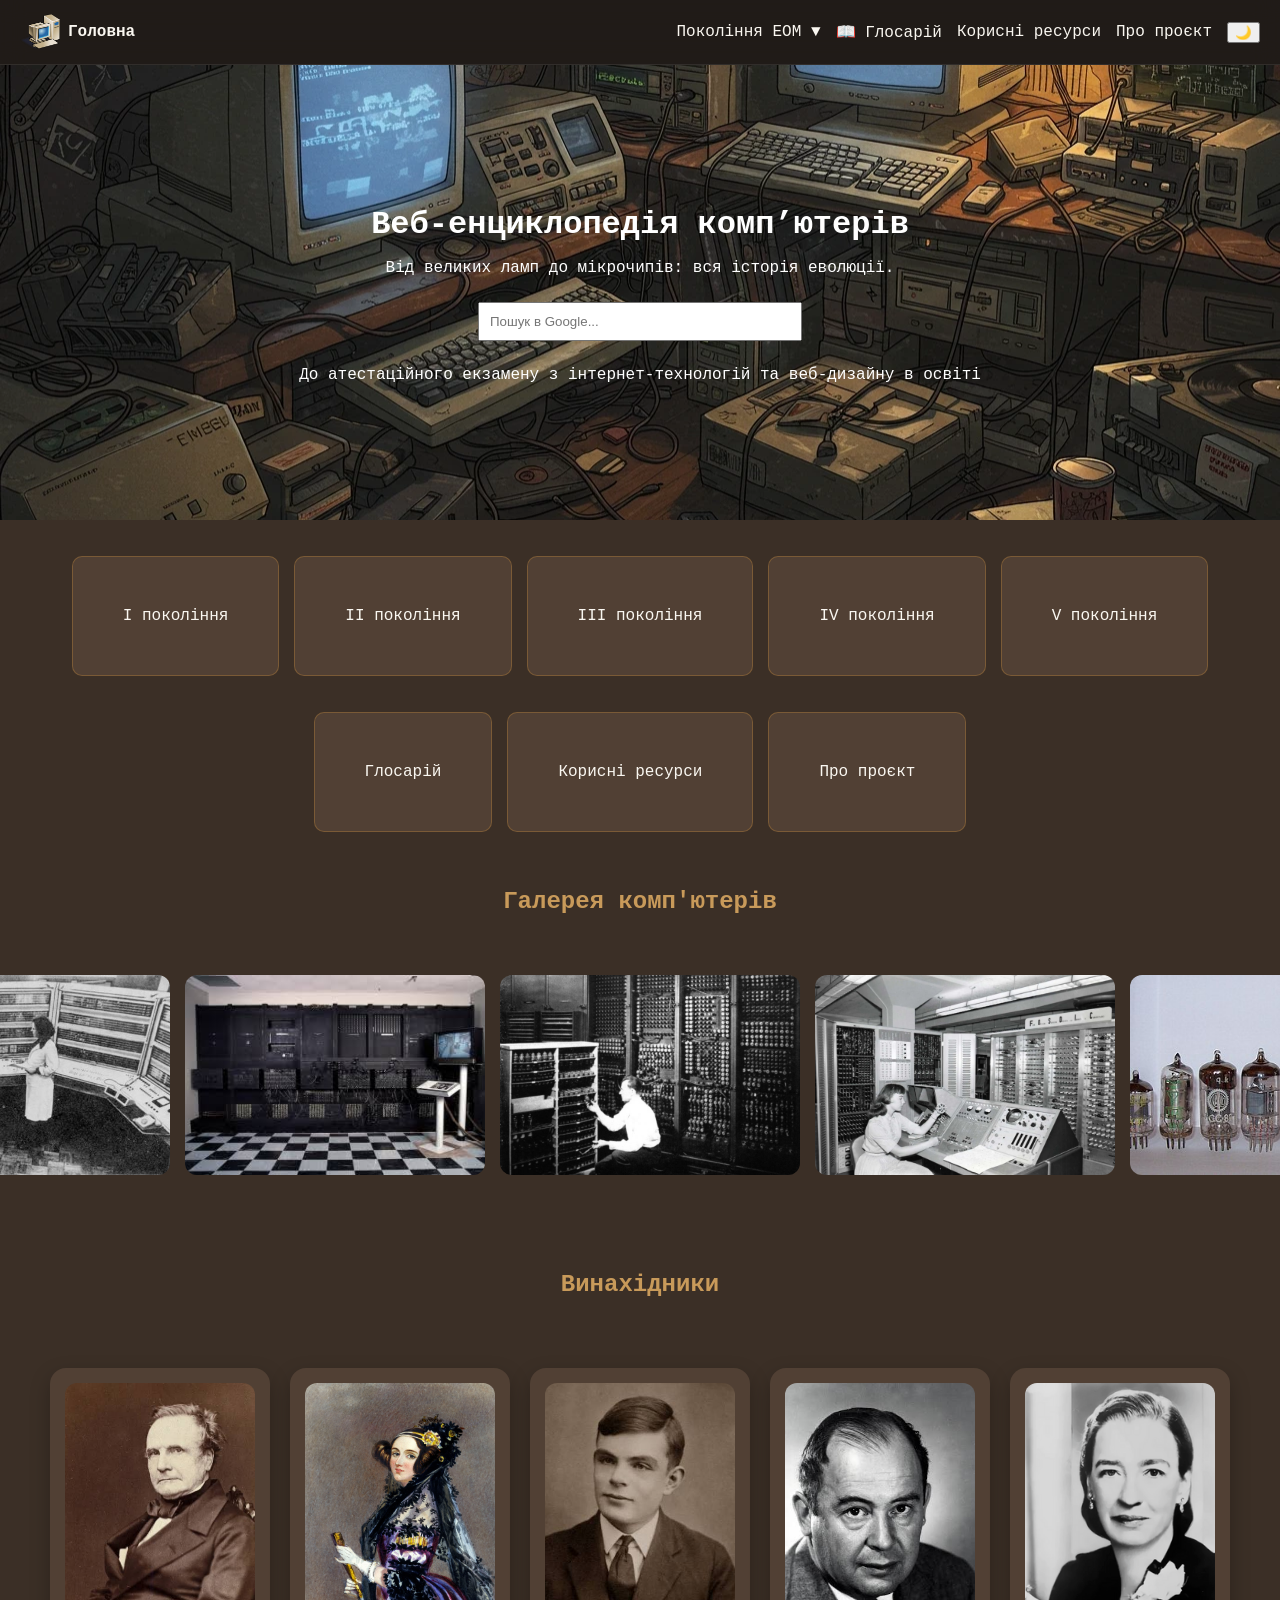
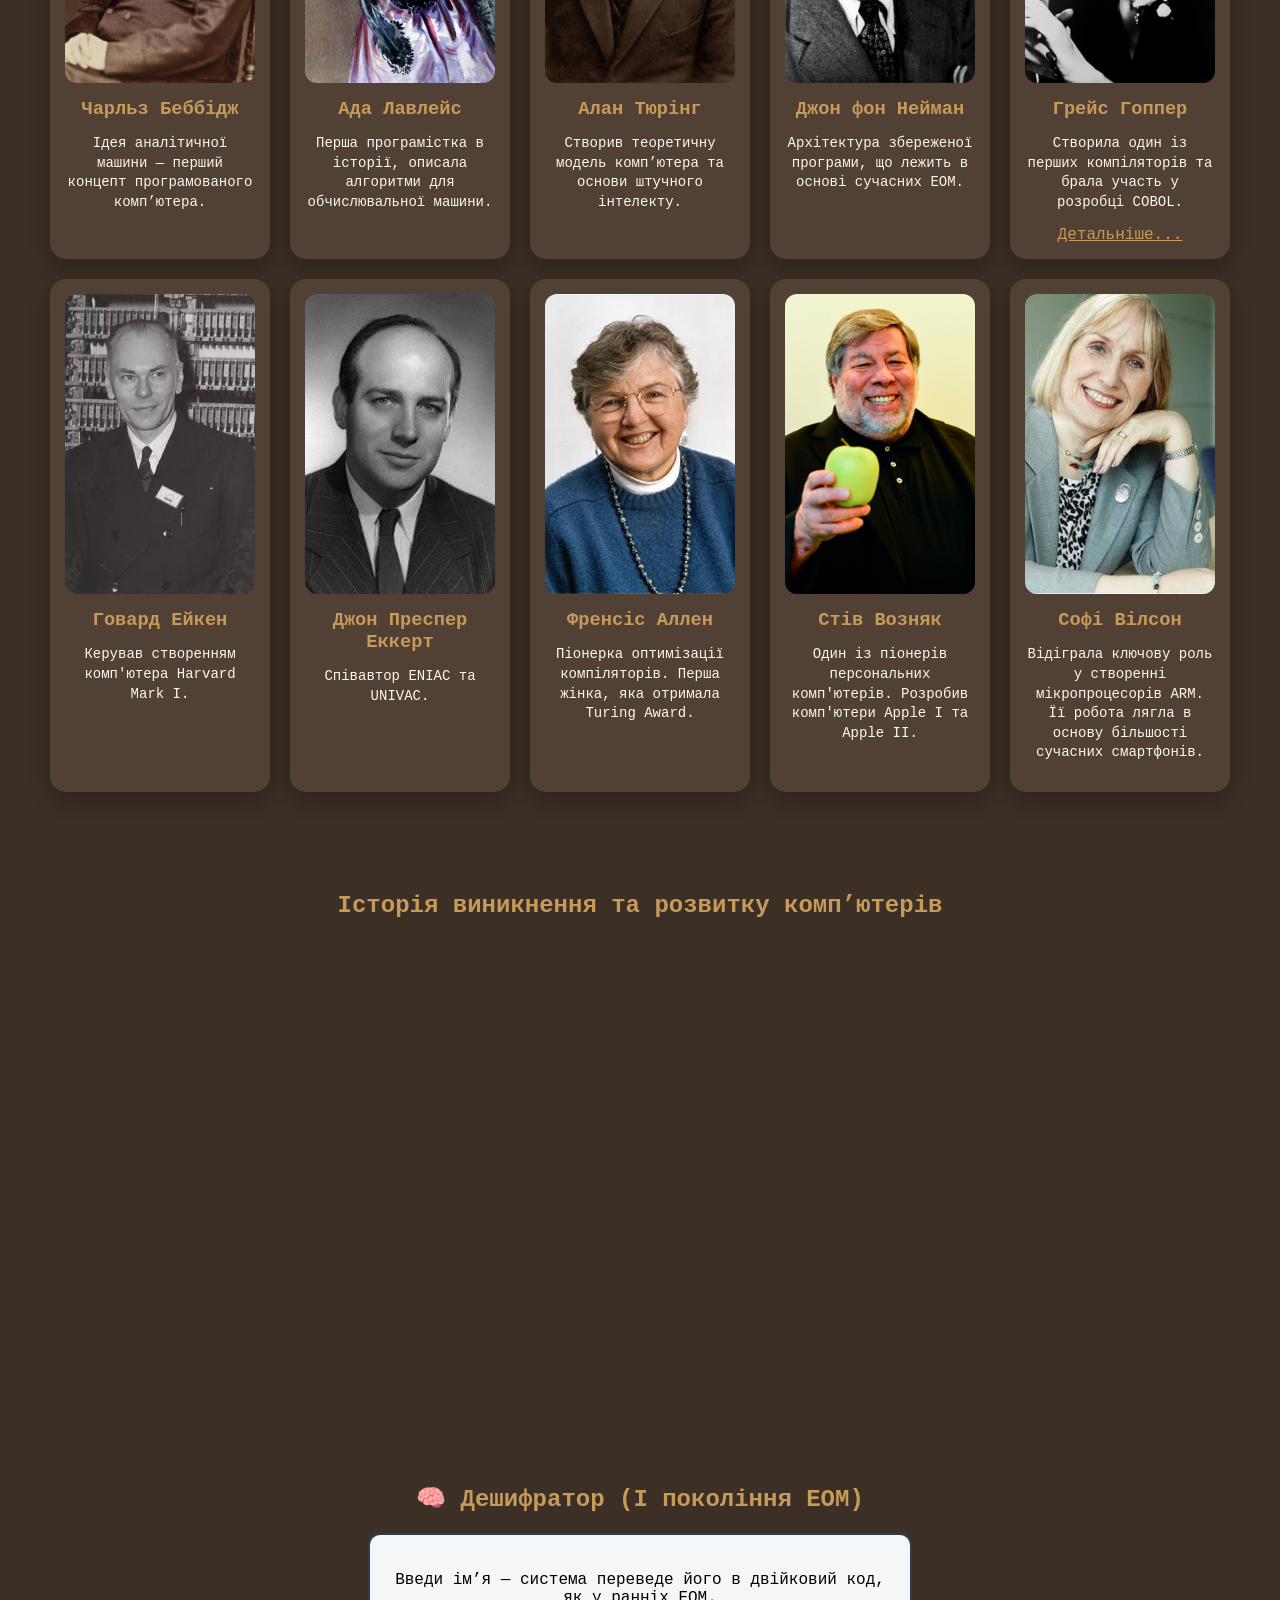
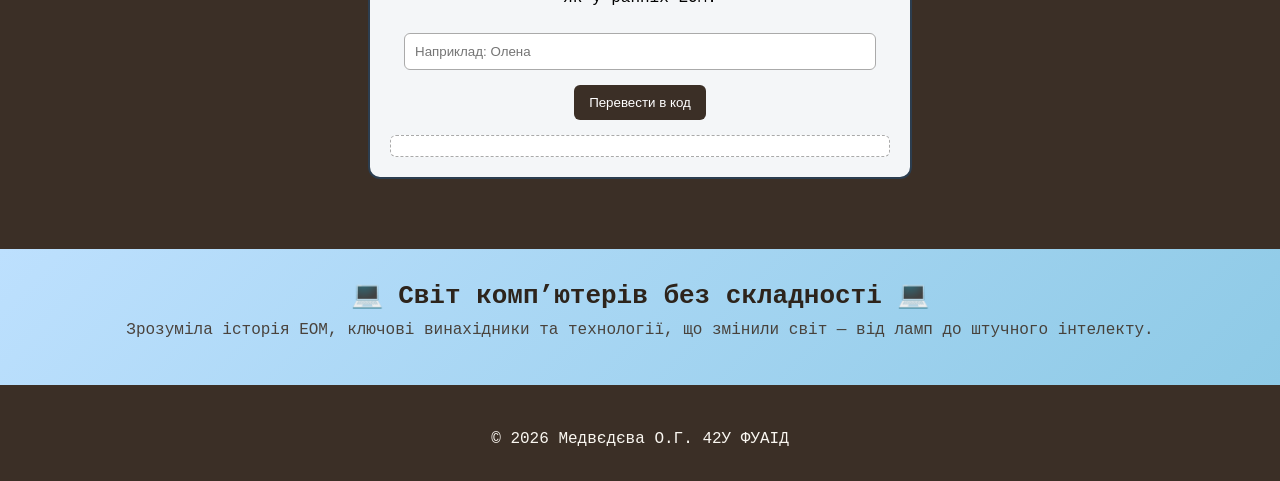
==== commit db252c60: "Update 7index.html" ====
--- a/index.html
+++ b/index.html
@@ -154,6 +154,21 @@
 </iframe>
 </div>
 </section>
+
+ <section class="decoder-section">
+  <center><h2>🧠 Дешифратор (I покоління ЕОМ)</h2></center>
+
+  <div class="decoder-box">
+    <p>Введи ім’я — система переведе його в двійковий код, як у ранніх ЕОМ.</p>
+
+    <input type="text" id="nameInput" placeholder="Наприклад: Олена">
+
+    <button onclick="encodeToBinary()">Перевести в код</button>
+
+    <div class="output" id="binaryOutput"></div>
+  </div>
+</section>
+ 
 <div class="banner">
   <h1>💻 Світ комп’ютерів без складності 💻</h1>
   <p>
--- a/style.css
+++ b/style.css
@@ -104,6 +104,7 @@
     background-image: url("2.png");
     background-size: cover;
     background-position: center;
+	color: #fff;
 }
 .search-box {
     margin: 25px 0;
@@ -157,34 +158,34 @@
 }
 
 
-/*ГАЛЕРЕЯ */
-.gallery {
-    display: flex;
-    gap: 15px;
-    overflow-x: auto;
-    padding: 50px;
-    scroll-snap-type: x mandatory;
-}
-.gallery img {
-    width: 300px;
-    height: 200px;
-    object-fit: cover;
-    border-radius: 12px;
-    scroll-snap-align: center;
-    transition: transform 0.3s ease;
-}
-.gallery img:hover {
-    transform: scale(1.05);
-}
-/* Смуга прокручування */
-.gallery::-webkit-scrollbar {
-    height: 8px;
-}
-.gallery::-webkit-scrollbar-thumb {
-    background: #555;
-    border-radius: 10px;
-}
-
+/* ГАЛЕРЕЯ */
+
+.gallery{
+    display:flex;
+    gap:15px;
+    overflow-x:auto;
+    overflow-y:hidden;
+    padding:40px;
+    scroll-behavior:smooth;
+    scrollbar-width:none;
+}
+
+.gallery::-webkit-scrollbar{
+    display:none;
+}
+
+.gallery img{
+    width:300px;
+    height:200px;
+    flex-shrink:0;
+    object-fit:cover;
+    border-radius:12px;
+    transition:transform .3s;
+}
+
+.gallery img:hover{
+    transform:scale(1.05);
+}
 
 /*СТОРІНКА ГЛОСАРІЯ*/
 
@@ -515,3 +516,46 @@
 .dropdown:hover .dropdown-content{
     display:block;
 }
+
+
+
+.decoder-section {
+  margin: 50px auto;
+  padding: 20px;
+}
+.decoder-box {
+  max-width: 500px;
+  margin: 0 auto;
+  padding: 20px;
+  border: 2px solid #2c3e50;
+  border-radius: 12px;
+  background: #f4f6f8;
+  text-align: center;
+  color: black
+}
+.decoder-box input {
+  width: 90%;
+  padding: 10px;
+  margin: 10px 0;
+  border-radius: 6px;
+  border: 1px solid #aaa;
+}
+.decoder-box button {
+  padding: 10px 15px;
+  border: none;
+  background: #3b2f26;
+  color: white;
+  border-radius: 6px;
+  cursor: pointer;
+  margin-top: 5px;
+}
+.output {
+  margin-top: 15px;
+  font-family: monospace;
+  word-break: break-word;
+  background: #fff;
+  padding: 10px;
+  border-radius: 6px;
+  border: 1px dashed #aaa;
+  color: black
+}
